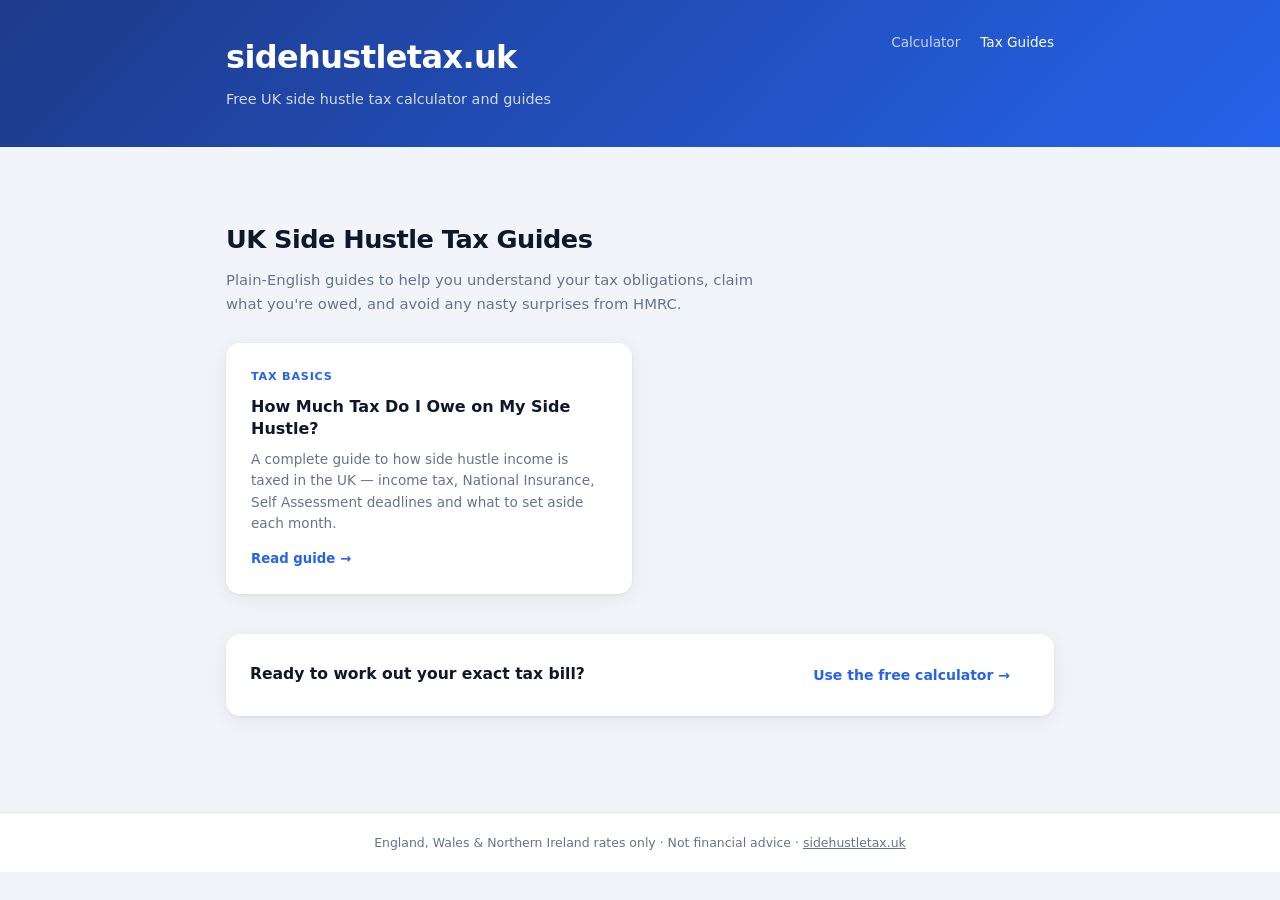
==== blog/index.html @ ed5531be "Add blog section with first article and site nav - Blog listing page at /blog/ - Full article: How M" ====
<!DOCTYPE html>
<html lang="en">
<head>
  <meta charset="UTF-8">
  <meta name="viewport" content="width=device-width, initial-scale=1.0">
  <title>UK Side Hustle Tax Guides | sidehustletax.uk</title>
  <meta name="description" content="Free guides to understanding side hustle tax in the UK. Learn how self-employment income is taxed, what expenses you can claim, and how to avoid an unexpected bill.">
  <link rel="canonical" href="https://sidehustletax.uk/blog/">

  <!-- Google Analytics -->
  <script async src="https://www.googletagmanager.com/gtag/js?id=G-G2YCR1Z3CK"></script>
  <script>
    window.dataLayer = window.dataLayer || [];
    function gtag(){dataLayer.push(arguments);}
    gtag('js', new Date());
    gtag('config', 'G-G2YCR1Z3CK');
  </script>

  <link rel="stylesheet" href="../style.css">
</head>
<body>

  <header>
    <div class="container">
      <div class="header-content">
        <div>
          <a href="/" class="site-title-link">
            <h1>sidehustletax.uk</h1>
          </a>
          <p class="subtitle">Free UK side hustle tax calculator and guides</p>
        </div>
        <nav class="site-nav">
          <a href="/">Calculator</a>
          <a href="/blog/" class="active">Tax Guides</a>
        </nav>
      </div>
    </div>
  </header>

  <main>
    <div class="container">
      <div class="blog-header">
        <h2>UK Side Hustle Tax Guides</h2>
        <p>Plain-English guides to help you understand your tax obligations, claim what you're owed, and avoid any nasty surprises from HMRC.</p>
      </div>

      <div class="blog-grid">
        <a href="/blog/how-much-tax-side-hustle-uk.html" class="blog-card">
          <div class="blog-card-tag">Tax Basics</div>
          <h3>How Much Tax Do I Owe on My Side Hustle?</h3>
          <p>A complete guide to how side hustle income is taxed in the UK — income tax, National Insurance, Self Assessment deadlines and what to set aside each month.</p>
          <span class="blog-card-read">Read guide →</span>
        </a>
      </div>

      <div class="blog-cta-strip">
        <strong>Ready to work out your exact tax bill?</strong>
        <a href="/" class="cta-btn">Use the free calculator →</a>
      </div>
    </div>
  </main>

  <footer>
    <div class="container">
      <p>England, Wales &amp; Northern Ireland rates only &middot; Not financial advice &middot; <a href="/" style="color:inherit">sidehustletax.uk</a></p>
    </div>
  </footer>

</body>
</html>
---- style.css ----
:root {
  --primary:        #2563eb;
  --primary-dark:   #1d4ed8;
  --primary-light:  #eff6ff;
  --green:          #16a34a;
  --green-light:    #dcfce7;
  --amber:          #b45309;
  --amber-light:    #fef3c7;
  --bg:             #f1f5f9;
  --card:           #ffffff;
  --text:           #0f172a;
  --muted:          #64748b;
  --border:         #e2e8f0;
  --radius:         14px;
  --shadow:         0 1px 3px rgba(0,0,0,.06), 0 4px 20px rgba(0,0,0,.07);
}

*, *::before, *::after { box-sizing: border-box; margin: 0; padding: 0; }

body {
  font-family: -apple-system, BlinkMacSystemFont, 'Segoe UI', system-ui, sans-serif;
  background: var(--bg);
  color: var(--text);
  line-height: 1.6;
  font-size: 16px;
}

.container {
  max-width: 860px;
  margin: 0 auto;
  padding: 0 1rem;
}

/* ── Header ── */
header {
  background: linear-gradient(135deg, #1e3a8a 0%, #2563eb 100%);
  color: #fff;
  padding: 2rem 0 2.25rem;
}

.header-content {
  display: flex;
  align-items: flex-start;
  justify-content: space-between;
  gap: 1rem;
  flex-wrap: wrap;
}

h1 {
  font-size: 1.65rem;
  font-weight: 800;
  letter-spacing: -.02em;
}

.subtitle {
  margin-top: .3rem;
  opacity: .8;
  font-size: .9rem;
  max-width: 480px;
}

.tax-year-badge {
  flex-shrink: 0;
  background: rgba(255,255,255,.15);
  border: 1px solid rgba(255,255,255,.3);
  border-radius: 100px;
  padding: .3rem 1rem;
  font-size: .75rem;
  font-weight: 700;
  letter-spacing: .04em;
  margin-top: .2rem;
  text-transform: uppercase;
}

/* ── Main ── */
main { padding: 2rem 0 3rem; }

/* ── Cards ── */
.card {
  background: var(--card);
  border-radius: var(--radius);
  padding: 1.75rem;
  box-shadow: var(--shadow);
  margin-bottom: 1.25rem;
}

.card h2 {
  font-size: 1.05rem;
  font-weight: 700;
  margin-bottom: 1.5rem;
  color: var(--text);
}

/* ── Form ── */
#input-card { margin-bottom: 1.25rem; }

.form-section {
  padding-bottom: 1.5rem;
  margin-bottom: 1.5rem;
  border-bottom: 1px solid var(--border);
}
.form-section:last-of-type {
  border-bottom: none;
  margin-bottom: .25rem;
  padding-bottom: 0;
}

.section-label {
  font-size: .72rem;
  font-weight: 700;
  text-transform: uppercase;
  letter-spacing: .08em;
  color: var(--muted);
  margin-bottom: 1rem;
  display: block;
}

.field { margin-bottom: .875rem; }
.field:last-of-type { margin-bottom: 0; }

.field-row {
  display: grid;
  grid-template-columns: 1fr 1fr;
  gap: .875rem;
  margin-bottom: .875rem;
}

label {
  display: flex;
  align-items: center;
  gap: .35rem;
  font-size: .875rem;
  font-weight: 600;
  margin-bottom: .35rem;
  color: var(--text);
}

.input-wrap {
  display: flex;
  align-items: center;
  border: 1.5px solid var(--border);
  border-radius: 9px;
  overflow: hidden;
  background: #fff;
  transition: border-color .15s, box-shadow .15s;
}
.input-wrap:focus-within {
  border-color: var(--primary);
  box-shadow: 0 0 0 3px rgba(37,99,235,.12);
}

.prefix {
  background: #f8fafc;
  border-right: 1.5px solid var(--border);
  padding: .65rem .8rem;
  font-weight: 700;
  color: var(--muted);
  font-size: .9rem;
  line-height: 1;
  user-select: none;
  flex-shrink: 0;
}

input[type="number"],
input[type="text"] {
  flex: 1;
  min-width: 0;
  border: none;
  outline: none;
  padding: .65rem .875rem;
  font-size: 1rem;
  font-family: inherit;
  color: var(--text);
  background: transparent;
  -moz-appearance: textfield;
}
input[type="number"]::-webkit-inner-spin-button,
input[type="number"]::-webkit-outer-spin-button { -webkit-appearance: none; }

.hint {
  font-size: .78rem;
  color: var(--muted);
  margin-top: .35rem;
  line-height: 1.4;
}

/* ── Select ── */
.select-wrap {
  position: relative;
  display: inline-flex;
  align-items: center;
  width: 100%;
}
.select-wrap select {
  appearance: none;
  -webkit-appearance: none;
  width: 100%;
  border: 1.5px solid var(--border);
  border-radius: 9px;
  padding: .65rem 2.5rem .65rem .875rem;
  font-size: .925rem;
  font-family: inherit;
  color: var(--text);
  background: #fff;
  cursor: pointer;
  outline: none;
  transition: border-color .15s, box-shadow .15s;
}
.select-wrap select:focus {
  border-color: var(--primary);
  box-shadow: 0 0 0 3px rgba(37,99,235,.12);
}
.select-arrow {
  position: absolute;
  right: .875rem;
  pointer-events: none;
  color: var(--muted);
  display: flex;
}

/* ── Info / help buttons ── */
.info-btn {
  display: inline-flex;
  align-items: center;
  justify-content: center;
  width: 18px;
  height: 18px;
  border-radius: 50%;
  background: var(--border);
  border: none;
  cursor: pointer;
  font-size: .7rem;
  font-weight: 700;
  color: var(--muted);
  flex-shrink: 0;
  transition: background .15s, color .15s;
  padding: 0;
  line-height: 1;
}
.info-btn:hover { background: var(--primary); color: #fff; }

.text-link-btn {
  background: none;
  border: none;
  cursor: pointer;
  font-size: .78rem;
  font-weight: 600;
  color: var(--primary);
  padding: 0;
  font-family: inherit;
  margin-left: auto;
  text-decoration: underline;
  text-decoration-color: transparent;
  transition: text-decoration-color .15s;
}
.text-link-btn:hover { text-decoration-color: var(--primary); }

/* ── Expense method selector ── */
.expense-method-label {
  font-size: .875rem;
  font-weight: 600;
  color: var(--text);
  margin-bottom: .625rem;
  display: flex;
  align-items: center;
  gap: .35rem;
}

.method-options {
  display: grid;
  grid-template-columns: 1fr 1fr;
  gap: .625rem;
  margin-bottom: .25rem;
}

.method-card {
  display: flex;
  align-items: flex-start;
  gap: .625rem;
  border: 1.5px solid var(--border);
  border-radius: 9px;
  padding: .75rem;
  cursor: pointer;
  transition: border-color .15s, background .15s;
  user-select: none;
}
.method-card input[type="radio"] { display: none; }
.method-card:has(input:checked) {
  border-color: var(--primary);
  background: var(--primary-light);
}
.method-card .method-content {
  display: flex;
  flex-direction: column;
  gap: .1rem;
}
.method-card strong {
  font-size: .85rem;
  color: var(--text);
  font-weight: 700;
}
.method-card span {
  font-size: .775rem;
  color: var(--muted);
  line-height: 1.35;
}

/* Fallback for browsers without :has() */
.method-card.selected {
  border-color: var(--primary);
  background: var(--primary-light);
}

/* ── Profit preview ── */
.profit-preview {
  display: none;
  background: var(--primary-light);
  border: 1px solid #bfdbfe;
  border-radius: 8px;
  padding: .55rem .875rem;
  font-size: .85rem;
  color: var(--primary);
  margin-top: .75rem;
}
.profit-preview.visible { display: block; }

/* ── Toggle ── */
.toggle-header {
  display: flex;
  align-items: center;
  justify-content: space-between;
}

.toggle {
  position: relative;
  display: inline-block;
  width: 46px;
  height: 26px;
  cursor: pointer;
  flex-shrink: 0;
}
.toggle input { opacity: 0; width: 0; height: 0; position: absolute; }
.toggle-slider {
  position: absolute;
  inset: 0;
  background: #cbd5e1;
  border-radius: 100px;
  transition: background .2s;
}
.toggle-slider::before {
  content: '';
  position: absolute;
  width: 20px;
  height: 20px;
  background: #fff;
  border-radius: 50%;
  top: 3px;
  left: 3px;
  transition: transform .2s;
  box-shadow: 0 1px 4px rgba(0,0,0,.2);
}
.toggle input:checked + .toggle-slider { background: var(--primary); }
.toggle input:checked + .toggle-slider::before { transform: translateX(20px); }

/* ── Button ── */
.btn-primary {
  display: block;
  width: 100%;
  background: var(--primary);
  color: #fff;
  border: none;
  border-radius: 9px;
  padding: .9rem 1.5rem;
  font-size: .975rem;
  font-weight: 700;
  font-family: inherit;
  cursor: pointer;
  transition: background .15s, box-shadow .15s;
  margin-top: 1.25rem;
  box-shadow: 0 2px 8px rgba(37,99,235,.3);
}
.btn-primary:hover { background: var(--primary-dark); box-shadow: 0 4px 12px rgba(37,99,235,.35); }
.btn-primary:active { transform: scale(.99); }

/* ── Error ── */
.error-msg {
  background: #fee2e2;
  color: #991b1b;
  border-radius: 8px;
  padding: .6rem .9rem;
  font-size: .85rem;
  font-weight: 500;
  margin-top: .75rem;
}

/* ── Year note ── */
.year-note {
  background: #fef3c7;
  border: 1px solid #fcd34d;
  border-radius: 10px;
  padding: .75rem 1rem;
  font-size: .83rem;
  color: #92400e;
  margin-bottom: 1.25rem;
  line-height: 1.5;
}
.year-note::before { content: 'Note: '; font-weight: 700; }

/* ── Summary Grid ── */
.summary-grid {
  display: grid;
  grid-template-columns: repeat(2, 1fr);
  gap: .875rem;
  margin-bottom: 1.25rem;
}

.summary-card {
  background: var(--card);
  border-radius: var(--radius);
  padding: 1.25rem 1.25rem 1.1rem;
  box-shadow: var(--shadow);
  display: flex;
  flex-direction: column;
  gap: .2rem;
}

.highlight-card {
  background: linear-gradient(135deg, #1e3a8a, #2563eb);
  color: #fff;
}
.highlight-card .summary-label { color: rgba(255,255,255,.75); }
.highlight-card .summary-sub   { color: rgba(255,255,255,.65); }

.summary-label {
  font-size: .7rem;
  font-weight: 700;
  text-transform: uppercase;
  letter-spacing: .07em;
  color: var(--muted);
}
.summary-value {
  font-size: 1.65rem;
  font-weight: 800;
  letter-spacing: -.02em;
  line-height: 1.1;
  margin-top: .1rem;
}
.summary-value.neutral { color: var(--text); }
.summary-value.blue    { color: var(--primary); }
.summary-value.amber   { color: var(--amber); }
.summary-value.green   { color: #fff; }
.summary-sub { font-size: .75rem; color: var(--muted); margin-top: .1rem; }

/* ── Save Banner ── */
.save-banner {
  background: linear-gradient(135deg, #1e3a8a, #2563eb);
  color: #fff;
  border-radius: var(--radius);
  padding: 1.25rem 1.5rem;
  display: flex;
  align-items: center;
  gap: 1rem;
  margin-bottom: 1.25rem;
}
.save-icon {
  flex-shrink: 0;
  width: 44px;
  height: 44px;
  background: rgba(255,255,255,.15);
  border-radius: 50%;
  display: flex;
  align-items: center;
  justify-content: center;
}
.save-banner strong { font-size: 1.05rem; display: block; }
.save-banner p { font-size: .825rem; opacity: .8; margin-top: .15rem; }

/* ── Breakdown ── */
.breakdown-section {
  padding-bottom: 1.25rem;
  margin-bottom: 1.25rem;
  border-bottom: 1px solid var(--border);
}
.breakdown-section:last-child {
  padding-bottom: 0;
  margin-bottom: 0;
  border-bottom: none;
}

.breakdown-heading {
  font-size: .72rem;
  font-weight: 700;
  text-transform: uppercase;
  letter-spacing: .08em;
  color: var(--muted);
  margin-bottom: .875rem;
  display: flex;
  align-items: center;
  gap: .5rem;
  flex-wrap: wrap;
}

.breakdown-row {
  display: flex;
  justify-content: space-between;
  align-items: center;
  padding: .45rem 0;
  font-size: .9rem;
  border-bottom: 1px solid var(--border);
}
.breakdown-row:last-child { border-bottom: none; }
.breakdown-row.subtotal {
  font-weight: 700;
  font-size: .925rem;
  padding-top: .625rem;
  border-top: 2px solid var(--border) !important;
}
.breakdown-row.deduction { color: var(--muted); font-style: italic; font-size: .875rem; }

/* ── Pills ── */
.pill {
  display: inline-block;
  padding: .15rem .6rem;
  border-radius: 100px;
  font-size: .65rem;
  font-weight: 700;
  text-transform: uppercase;
  letter-spacing: .05em;
  line-height: 1.5;
}
.pill-green { background: var(--green-light); color: var(--green); }
.pill-amber { background: var(--amber-light); color: var(--amber); }

/* ── Colour helpers ── */
.text-green { color: var(--green); font-weight: 600; }
.text-amber { color: var(--amber); font-weight: 600; }
.muted-text { color: var(--muted); }

/* ── Notes ── */
.notes-card h3 { font-size: .95rem; font-weight: 700; margin-bottom: .875rem; }
.notes-card ul { list-style: none; display: flex; flex-direction: column; gap: .6rem; }
.notes-card li {
  font-size: .825rem;
  color: var(--muted);
  padding-left: 1.1rem;
  position: relative;
  line-height: 1.5;
}
.notes-card li::before { content: '›'; position: absolute; left: 0; color: var(--primary); font-weight: 700; }

/* ── Intro block ── */
.intro-block {
  background: var(--card);
  border-radius: var(--radius);
  padding: 1.25rem 1.5rem;
  box-shadow: var(--shadow);
  margin-bottom: 1.25rem;
  border-left: 4px solid var(--primary);
}
.intro-block p {
  font-size: .9rem;
  color: var(--muted);
  line-height: 1.65;
  margin-bottom: .75rem;
}
.intro-list {
  list-style: none;
  display: flex;
  flex-direction: column;
  gap: .35rem;
}
.intro-list li {
  font-size: .85rem;
  color: var(--text);
  padding-left: 1.25rem;
  position: relative;
  line-height: 1.5;
}
.intro-list li::before {
  content: '✓';
  position: absolute;
  left: 0;
  color: var(--green);
  font-weight: 700;
  font-size: .8rem;
}

/* ── FAQ section ── */
.faq-section {
  background: var(--card);
  border-top: 1px solid var(--border);
  padding: 3rem 0 3.5rem;
  margin-top: 1rem;
}
.faq-section h2 {
  font-size: 1.5rem;
  font-weight: 800;
  letter-spacing: -.02em;
  margin-bottom: .5rem;
  color: var(--text);
}
.faq-intro {
  font-size: .9rem;
  color: var(--muted);
  margin-bottom: 2rem;
}
.faq-grid {
  display: grid;
  grid-template-columns: 1fr 1fr;
  gap: .75rem;
}
.faq-item {
  border: 1.5px solid var(--border);
  border-radius: 10px;
  overflow: hidden;
  transition: border-color .15s;
}
.faq-item[open] { border-color: var(--primary); }
.faq-item summary {
  font-size: .9rem;
  font-weight: 600;
  color: var(--text);
  padding: 1rem 1.1rem;
  cursor: pointer;
  list-style: none;
  display: flex;
  align-items: center;
  justify-content: space-between;
  gap: .75rem;
  line-height: 1.4;
}
.faq-item summary::-webkit-details-marker { display: none; }
.faq-item summary::after {
  content: '+';
  font-size: 1.25rem;
  font-weight: 400;
  color: var(--primary);
  flex-shrink: 0;
  transition: transform .2s;
}
.faq-item[open] summary::after { transform: rotate(45deg); }
.faq-item[open] summary { border-bottom: 1px solid var(--border); }
.faq-body {
  padding: 1rem 1.1rem;
  display: flex;
  flex-direction: column;
  gap: .625rem;
}
.faq-body p {
  font-size: .85rem;
  color: var(--muted);
  line-height: 1.65;
}
.faq-body ul {
  list-style: none;
  display: flex;
  flex-direction: column;
  gap: .3rem;
  padding-left: .25rem;
}
.faq-body li {
  font-size: .84rem;
  color: var(--muted);
  padding-left: 1rem;
  position: relative;
  line-height: 1.5;
}
.faq-body li::before {
  content: '–';
  position: absolute;
  left: 0;
  color: var(--primary);
}

/* ── Footer ── */
footer {
  background: var(--card);
  border-top: 1px solid var(--border);
  padding: 1.25rem 0;
  text-align: center;
  color: var(--muted);
  font-size: .78rem;
}

/* ── Modals ── */
.modal-overlay {
  position: fixed;
  inset: 0;
  background: rgba(15,23,42,.5);
  backdrop-filter: blur(2px);
  display: flex;
  align-items: center;
  justify-content: center;
  z-index: 100;
  padding: 1rem;
}

.modal-card {
  background: #fff;
  border-radius: var(--radius);
  padding: 1.75rem;
  max-width: 480px;
  width: 100%;
  max-height: 90vh;
  overflow-y: auto;
  position: relative;
  box-shadow: 0 20px 60px rgba(0,0,0,.2);
}
.modal-card--wide { max-width: 620px; }

.modal-card h3 {
  font-size: 1.1rem;
  font-weight: 700;
  margin-bottom: 1rem;
  padding-right: 2rem;
}
.modal-card p {
  font-size: .875rem;
  color: var(--muted);
  line-height: 1.6;
  margin-bottom: .875rem;
}
.modal-card p:last-child { margin-bottom: 0; }

.modal-close {
  position: absolute;
  top: 1rem;
  right: 1rem;
  background: var(--bg);
  border: none;
  border-radius: 50%;
  width: 30px;
  height: 30px;
  font-size: 1.1rem;
  cursor: pointer;
  color: var(--muted);
  display: flex;
  align-items: center;
  justify-content: center;
  line-height: 1;
  transition: background .15s, color .15s;
}
.modal-close:hover { background: var(--border); color: var(--text); }

.modal-note {
  background: var(--primary-light);
  border-radius: 8px;
  padding: .625rem .875rem;
  font-size: .8rem !important;
  color: var(--primary) !important;
  margin-top: 1rem !important;
}

/* Tax code table */
.modal-table { display: flex; flex-direction: column; gap: .375rem; margin: .875rem 0; }
.modal-row {
  display: flex;
  align-items: flex-start;
  gap: .75rem;
  font-size: .85rem;
  padding: .5rem .625rem;
  border-radius: 7px;
  background: var(--bg);
}
.modal-code {
  font-family: monospace;
  font-size: .85rem;
  font-weight: 700;
  color: var(--primary);
  min-width: 60px;
  flex-shrink: 0;
}

/* Trading allowance split */
.modal-split {
  display: grid;
  grid-template-columns: 1fr 1fr;
  gap: .75rem;
  margin: .875rem 0;
}
.modal-split-col {
  border-radius: 9px;
  padding: .875rem;
  font-size: .825rem;
}
.modal-split-col strong { display: block; font-size: .8rem; margin-bottom: .5rem; }
.modal-split-col ul { list-style: none; display: flex; flex-direction: column; gap: .3rem; }
.modal-split-col li { position: relative; padding-left: .875rem; color: var(--muted); line-height: 1.4; }
.modal-split-col li::before { position: absolute; left: 0; }
.modal-split-col.good { background: #f0fdf4; }
.modal-split-col.good strong { color: var(--green); }
.modal-split-col.good li::before { content: '✓'; color: var(--green); font-size: .75rem; }
.modal-split-col.bad { background: #fff7ed; }
.modal-split-col.bad strong { color: #c2410c; }
.modal-split-col.bad li::before { content: '✗'; color: #c2410c; font-size: .75rem; }

/* Expenses grid */
.expenses-grid {
  display: grid;
  grid-template-columns: 1fr 1fr;
  gap: .625rem;
  margin: .875rem 0;
}
.expense-item {
  background: var(--bg);
  border-radius: 9px;
  padding: .75rem;
  display: flex;
  flex-direction: column;
  gap: .25rem;
}
.expense-item strong { font-size: .83rem; color: var(--text); }
.expense-item span   { font-size: .78rem; color: var(--muted); line-height: 1.4; }
.expense-item--no { background: #fff1f2; grid-column: 1 / -1; }
.expense-item--no strong { color: #be123c; }

/* ── Site nav ── */
.header-right {
  display: flex;
  flex-direction: column;
  align-items: flex-end;
  gap: .5rem;
}
.site-nav {
  display: flex;
  gap: 1.25rem;
}
.site-nav a {
  color: rgba(255,255,255,.75);
  text-decoration: none;
  font-size: .85rem;
  font-weight: 500;
  transition: color .15s;
}
.site-nav a:hover,
.site-nav a.active { color: #fff; }
.site-title-link { text-decoration: none; color: inherit; }

/* ── Article layout ── */
.article-wrap {
  max-width: 680px;
  margin: 2.5rem auto 3rem;
}
.article-meta {
  display: flex;
  align-items: center;
  justify-content: space-between;
  margin-bottom: 1.25rem;
  font-size: .8rem;
  color: var(--muted);
}
.back-link {
  color: var(--primary);
  text-decoration: none;
  font-weight: 600;
  font-size: .85rem;
}
.back-link:hover { text-decoration: underline; }
.article-date { color: var(--muted); }
.article-title {
  font-size: 1.75rem;
  font-weight: 800;
  letter-spacing: -.02em;
  line-height: 1.2;
  margin-bottom: 1.25rem;
  color: var(--text);
}
.article-intro {
  font-size: 1.05rem;
  color: var(--muted);
  line-height: 1.7;
  margin-bottom: 1.25rem;
  border-left: 3px solid var(--primary);
  padding-left: 1rem;
}
.article-wrap h2 {
  font-size: 1.2rem;
  font-weight: 700;
  margin: 2rem 0 .75rem;
  color: var(--text);
}
.article-wrap p {
  font-size: .925rem;
  color: var(--muted);
  line-height: 1.7;
  margin-bottom: .875rem;
}
.article-list {
  list-style: none;
  margin: .5rem 0 1rem;
  display: flex;
  flex-direction: column;
  gap: .4rem;
}
.article-list li {
  font-size: .9rem;
  color: var(--muted);
  padding-left: 1.25rem;
  position: relative;
  line-height: 1.5;
}
.article-list li::before {
  content: '›';
  position: absolute;
  left: 0;
  color: var(--primary);
  font-weight: 700;
}
.example-box {
  background: var(--primary-light);
  border: 1px solid #bfdbfe;
  border-radius: 10px;
  padding: 1.1rem 1.25rem;
  margin: 1rem 0 1.25rem;
}
.example-box strong {
  display: block;
  font-size: .8rem;
  font-weight: 700;
  text-transform: uppercase;
  letter-spacing: .06em;
  color: var(--primary);
  margin-bottom: .625rem;
}
.example-box p, .example-box li {
  font-size: .875rem;
  color: #1e40af;
}
.example-box ul {
  list-style: none;
  margin: .5rem 0;
  display: flex;
  flex-direction: column;
  gap: .3rem;
  padding-left: .5rem;
}
.example-box li { padding-left: 1rem; position: relative; }
.example-box li::before { content: '–'; position: absolute; left: 0; }

.article-cta {
  background: linear-gradient(135deg, #1e3a8a, #2563eb);
  color: #fff;
  border-radius: var(--radius);
  padding: 1.5rem;
  margin: 2rem 0;
}
.article-cta--bottom { margin-top: 2.5rem; }
.article-cta strong { display: block; font-size: 1rem; margin-bottom: .4rem; }
.article-cta p { font-size: .875rem; opacity: .85; margin-bottom: 1rem; color: #fff; }
.cta-btn {
  display: inline-block;
  background: #fff;
  color: var(--primary);
  font-weight: 700;
  font-size: .875rem;
  padding: .6rem 1.25rem;
  border-radius: 8px;
  text-decoration: none;
  transition: opacity .15s;
}
.cta-btn:hover { opacity: .9; }
.article-disclaimer {
  font-size: .78rem;
  color: var(--muted);
  border-top: 1px solid var(--border);
  padding-top: 1.25rem;
  margin-top: 2rem;
  line-height: 1.6;
}

/* ── Blog listing ── */
.blog-header {
  padding: 2.5rem 0 1.75rem;
}
.blog-header h2 {
  font-size: 1.6rem;
  font-weight: 800;
  letter-spacing: -.02em;
  margin-bottom: .5rem;
}
.blog-header p {
  font-size: .925rem;
  color: var(--muted);
  max-width: 540px;
}
.blog-grid {
  display: grid;
  grid-template-columns: repeat(auto-fill, minmax(280px, 1fr));
  gap: 1rem;
  margin-bottom: 2.5rem;
}
.blog-card {
  background: var(--card);
  border-radius: var(--radius);
  padding: 1.5rem;
  box-shadow: var(--shadow);
  text-decoration: none;
  display: flex;
  flex-direction: column;
  gap: .625rem;
  border: 1.5px solid transparent;
  transition: border-color .15s, box-shadow .15s;
}
.blog-card:hover {
  border-color: var(--primary);
  box-shadow: 0 4px 20px rgba(37,99,235,.12);
}
.blog-card-tag {
  font-size: .7rem;
  font-weight: 700;
  text-transform: uppercase;
  letter-spacing: .07em;
  color: var(--primary);
}
.blog-card h3 {
  font-size: 1rem;
  font-weight: 700;
  color: var(--text);
  line-height: 1.35;
}
.blog-card p {
  font-size: .85rem;
  color: var(--muted);
  line-height: 1.55;
  flex: 1;
}
.blog-card-read {
  font-size: .83rem;
  font-weight: 600;
  color: var(--primary);
  margin-top: .25rem;
}
.blog-cta-strip {
  background: var(--card);
  border-radius: var(--radius);
  padding: 1.25rem 1.5rem;
  box-shadow: var(--shadow);
  display: flex;
  align-items: center;
  justify-content: space-between;
  gap: 1rem;
  margin-bottom: 3rem;
  flex-wrap: wrap;
}
.blog-cta-strip strong { font-size: .975rem; }

/* ── Utilities ── */
.hidden { display: none !important; }

/* ── Responsive ── */
@media (min-width: 600px) {
  h1 { font-size: 2rem; }
  .summary-grid { grid-template-columns: repeat(4, 1fr); }
}

@media (max-width: 660px) {
  .faq-grid { grid-template-columns: 1fr; }
}

@media (max-width: 520px) {
  .card { padding: 1.25rem; }
  .field-row { grid-template-columns: 1fr; }
  .method-options { grid-template-columns: 1fr; }
  .summary-value { font-size: 1.35rem; }
  .save-banner { flex-direction: column; text-align: center; }
  .save-icon { margin: 0 auto; }
  .modal-split { grid-template-columns: 1fr; }
  .expenses-grid { grid-template-columns: 1fr; }
  .faq-section h2 { font-size: 1.2rem; }
  .intro-block { padding: 1rem 1.1rem; }
}
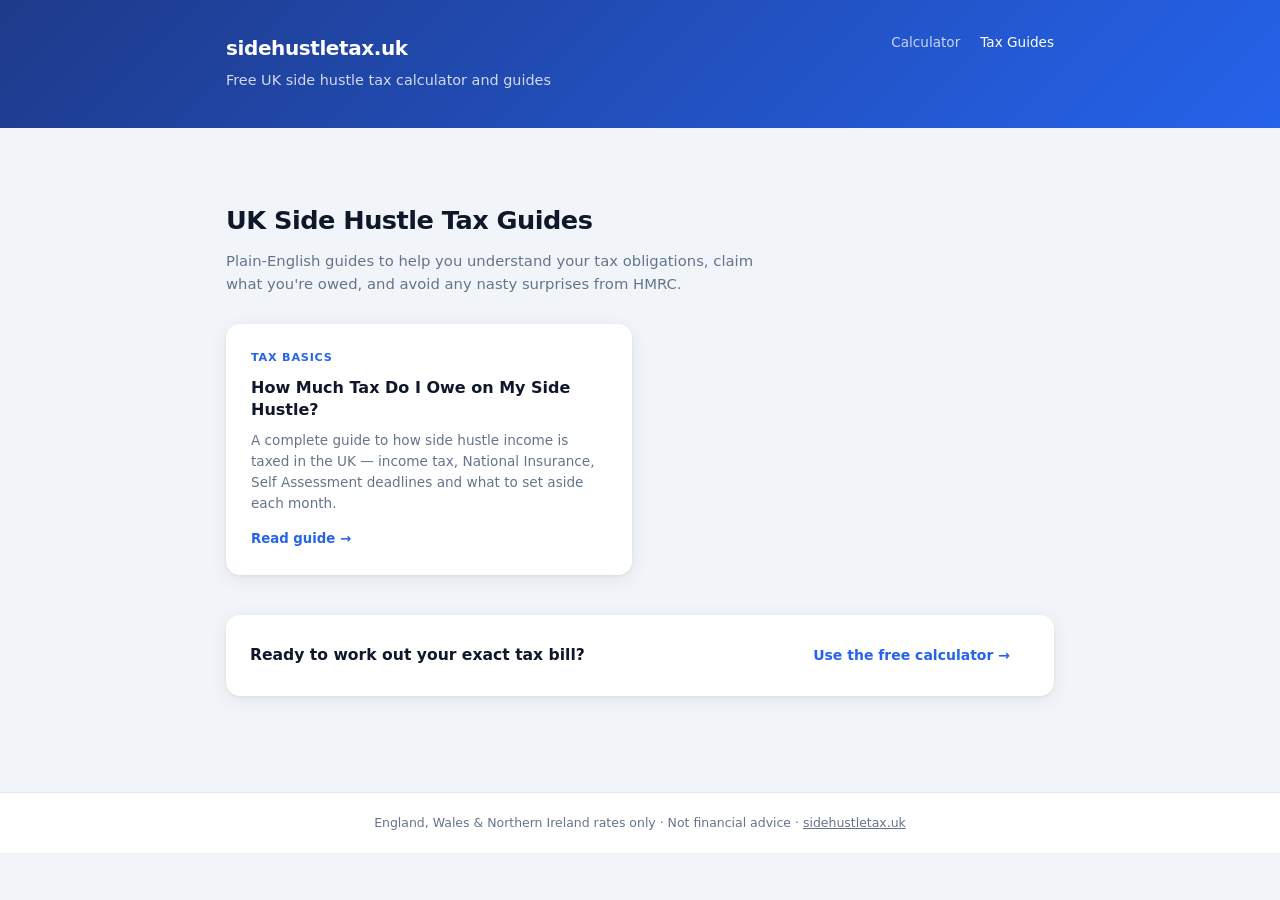
==== commit fddf8486: "Fix blog header formatting and add guides link to homepage - Replace oversized h1 with site-logo div" ====
--- a/blog/index.html
+++ b/blog/index.html
@@ -25,7 +25,7 @@
       <div class="header-content">
         <div>
           <a href="/" class="site-title-link">
-            <h1>sidehustletax.uk</h1>
+            <div class="site-logo">sidehustletax.uk</div>
           </a>
           <p class="subtitle">Free UK side hustle tax calculator and guides</p>
         </div>
--- a/style.css
+++ b/style.css
@@ -835,6 +835,23 @@
 .site-nav a:hover,
 .site-nav a.active { color: #fff; }
 .site-title-link { text-decoration: none; color: inherit; }
+.site-logo {
+  font-size: 1.25rem;
+  font-weight: 800;
+  letter-spacing: -.02em;
+  color: #fff;
+}
+.intro-guides-link {
+  display: inline-block;
+  margin-top: .875rem;
+  font-size: .85rem;
+  font-weight: 600;
+  color: var(--primary);
+  text-decoration: none;
+  border-bottom: 1px solid transparent;
+  transition: border-color .15s;
+}
+.intro-guides-link:hover { border-color: var(--primary); }
 
 /* ── Article layout ── */
 .article-wrap {
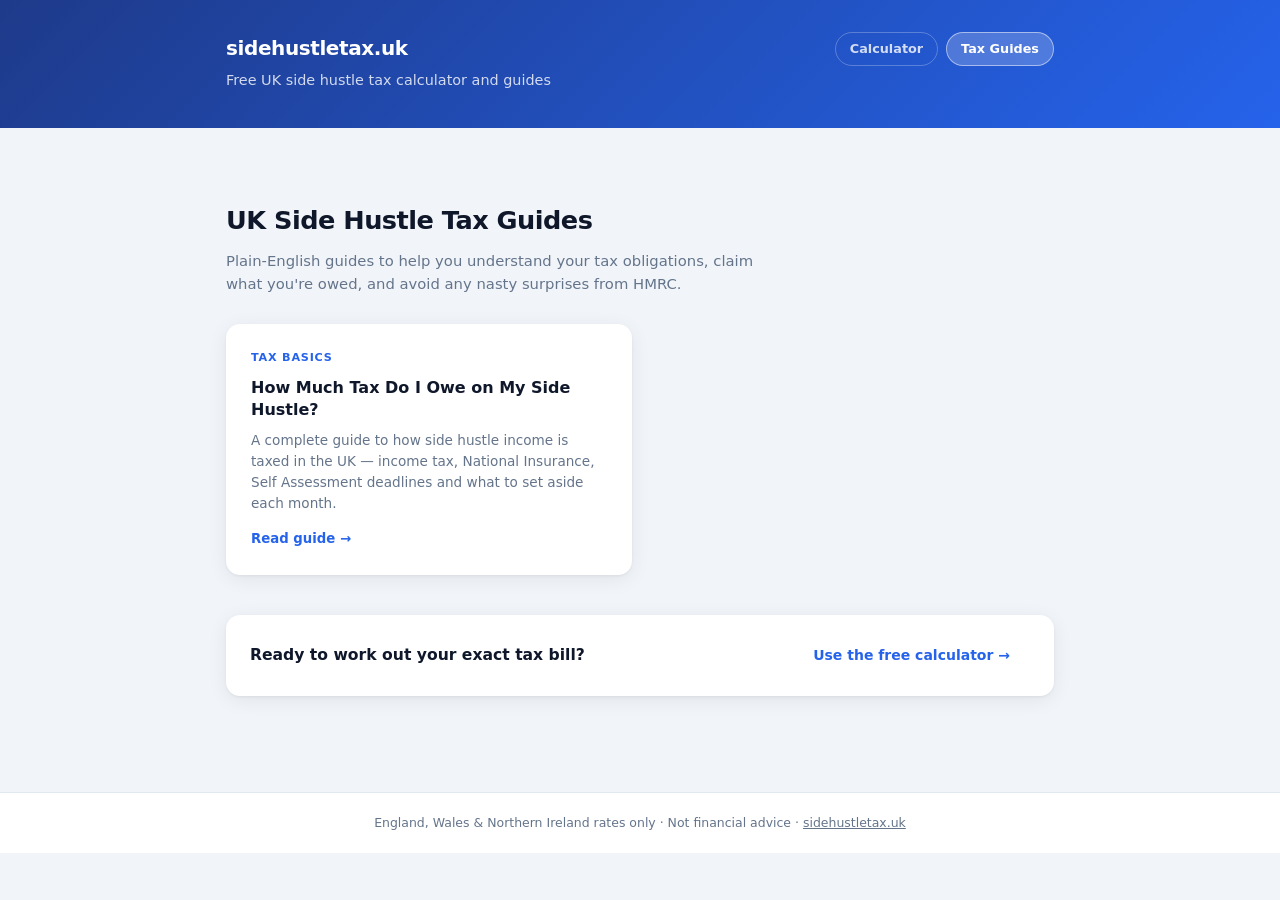
==== commit df96fc38: "Fix blog CSS path and style nav as pill buttons - Switch blog pages from ../style.css to /style.css " ====
--- a/blog/index.html
+++ b/blog/index.html
@@ -16,7 +16,7 @@
     gtag('config', 'G-G2YCR1Z3CK');
   </script>
 
-  <link rel="stylesheet" href="../style.css">
+  <link rel="stylesheet" href="/style.css">
 </head>
 <body>
 
--- a/style.css
+++ b/style.css
@@ -823,17 +823,28 @@
 }
 .site-nav {
   display: flex;
-  gap: 1.25rem;
+  gap: .5rem;
 }
 .site-nav a {
-  color: rgba(255,255,255,.75);
+  color: rgba(255,255,255,.8);
   text-decoration: none;
-  font-size: .85rem;
-  font-weight: 500;
-  transition: color .15s;
-}
-.site-nav a:hover,
-.site-nav a.active { color: #fff; }
+  font-size: .8rem;
+  font-weight: 600;
+  padding: .35rem .875rem;
+  border-radius: 100px;
+  border: 1px solid rgba(255,255,255,.25);
+  transition: all .15s;
+}
+.site-nav a:hover {
+  color: #fff;
+  background: rgba(255,255,255,.15);
+  border-color: rgba(255,255,255,.45);
+}
+.site-nav a.active {
+  color: #fff;
+  background: rgba(255,255,255,.2);
+  border-color: rgba(255,255,255,.5);
+}
 .site-title-link { text-decoration: none; color: inherit; }
 .site-logo {
   font-size: 1.25rem;
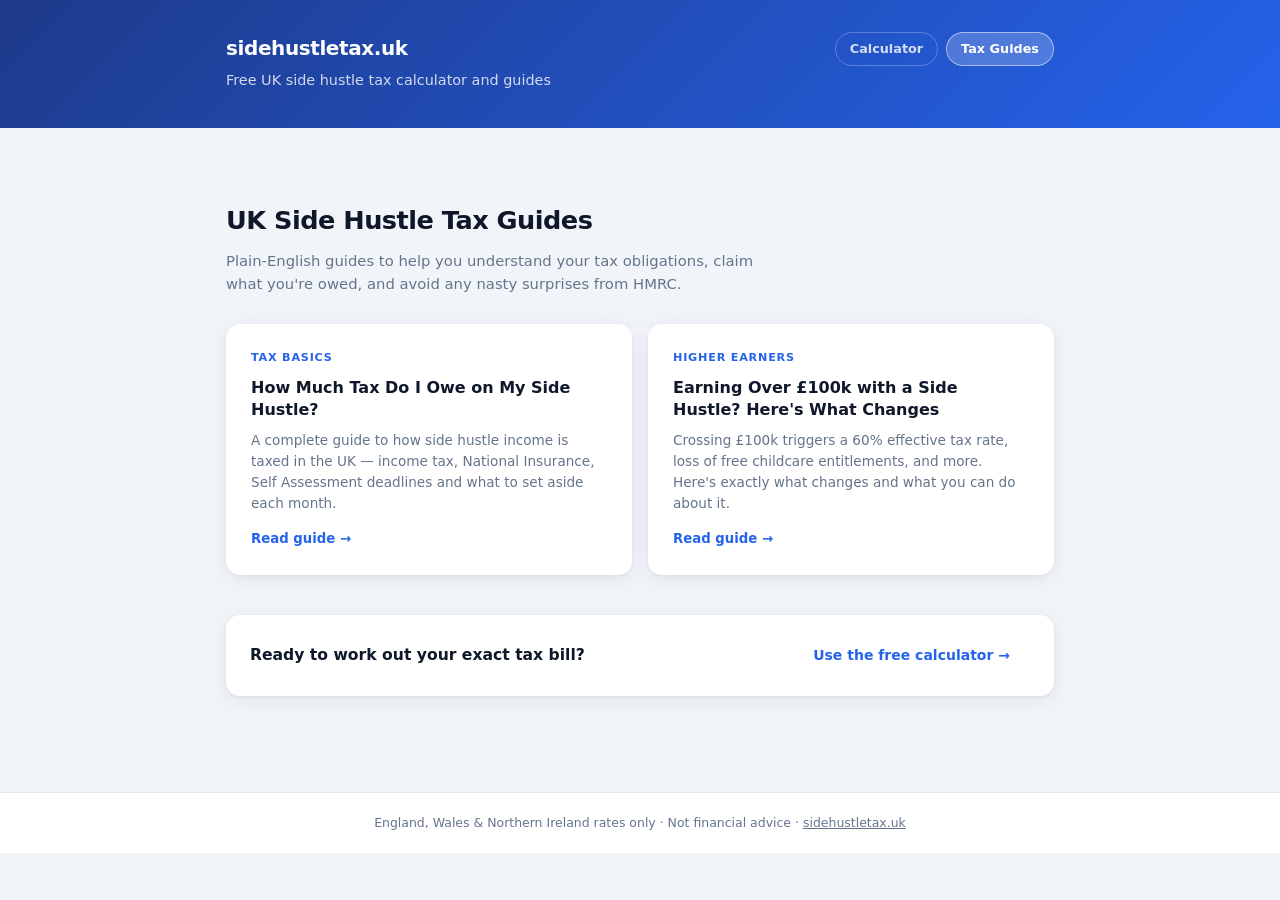
==== commit b61b5dc7: "Add article: Earning over £100k with a side hustle Covers personal allowance taper, 60% tax trap, lo" ====
--- a/blog/index.html
+++ b/blog/index.html
@@ -51,6 +51,12 @@
           <p>A complete guide to how side hustle income is taxed in the UK — income tax, National Insurance, Self Assessment deadlines and what to set aside each month.</p>
           <span class="blog-card-read">Read guide →</span>
         </a>
+        <a href="/blog/earning-over-100k-side-hustle-tax-uk.html" class="blog-card">
+          <div class="blog-card-tag">Higher Earners</div>
+          <h3>Earning Over £100k with a Side Hustle? Here's What Changes</h3>
+          <p>Crossing £100k triggers a 60% effective tax rate, loss of free childcare entitlements, and more. Here's exactly what changes and what you can do about it.</p>
+          <span class="blog-card-read">Read guide →</span>
+        </a>
       </div>
 
       <div class="blog-cta-strip">
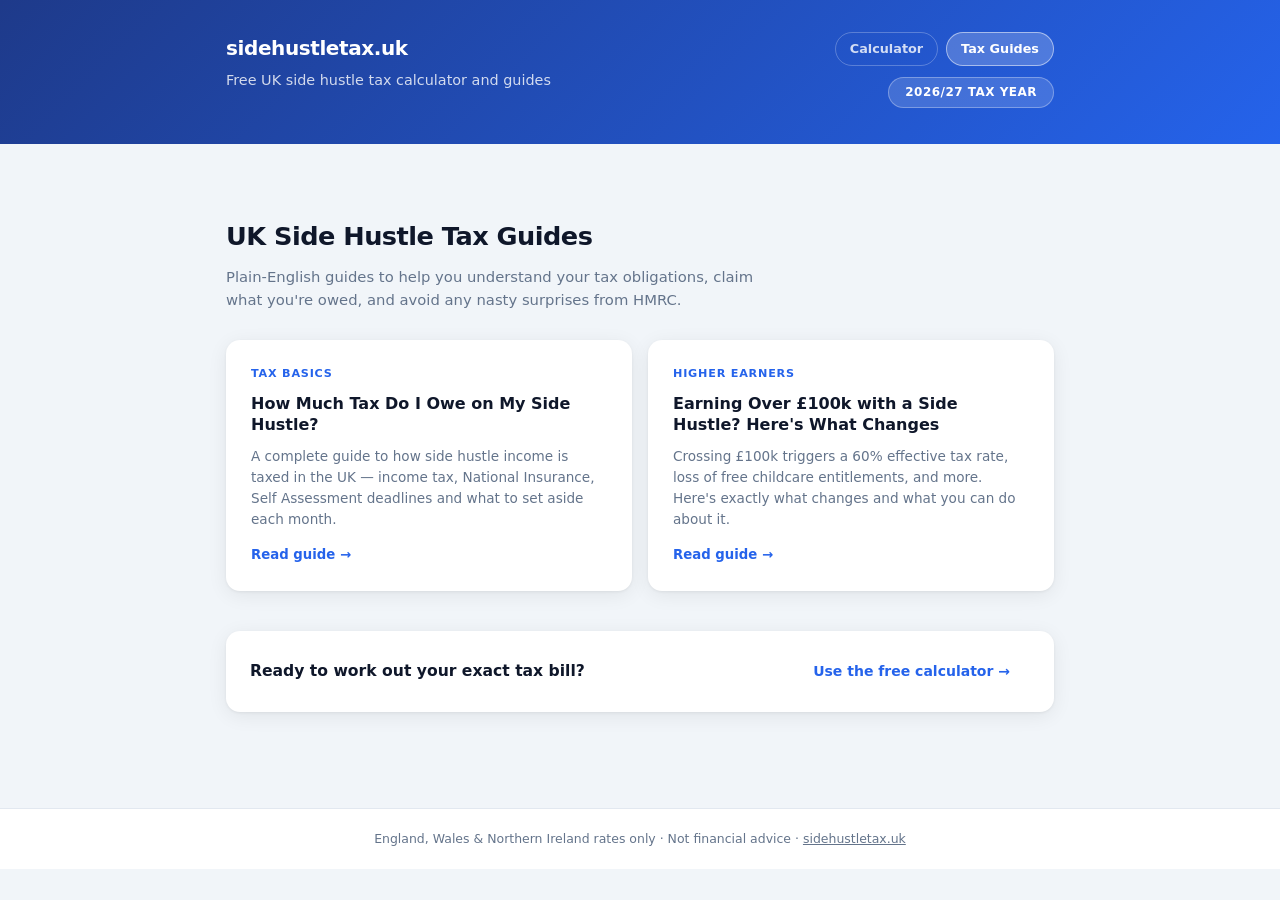
==== commit 2d601998: "Standardise header across all pages - All pages now use identical header structure (site-logo, subti" ====
--- a/blog/index.html
+++ b/blog/index.html
@@ -29,10 +29,13 @@
           </a>
           <p class="subtitle">Free UK side hustle tax calculator and guides</p>
         </div>
-        <nav class="site-nav">
-          <a href="/">Calculator</a>
-          <a href="/blog/" class="active">Tax Guides</a>
-        </nav>
+        <div class="header-right">
+          <nav class="site-nav">
+            <a href="/">Calculator</a>
+            <a href="/blog/" class="active">Tax Guides</a>
+          </nav>
+          <span class="tax-year-badge">2026/27 Tax Year</span>
+        </div>
       </div>
     </div>
   </header>
--- a/style.css
+++ b/style.css
@@ -548,6 +548,15 @@
 }
 .notes-card li::before { content: '›'; position: absolute; left: 0; color: var(--primary); font-weight: 700; }
 
+/* ── Page title ── */
+.page-title {
+  font-size: 1.6rem;
+  font-weight: 800;
+  letter-spacing: -.02em;
+  color: var(--text);
+  margin: 2rem 0 1rem;
+}
+
 /* ── Intro block ── */
 .intro-block {
   background: var(--card);
